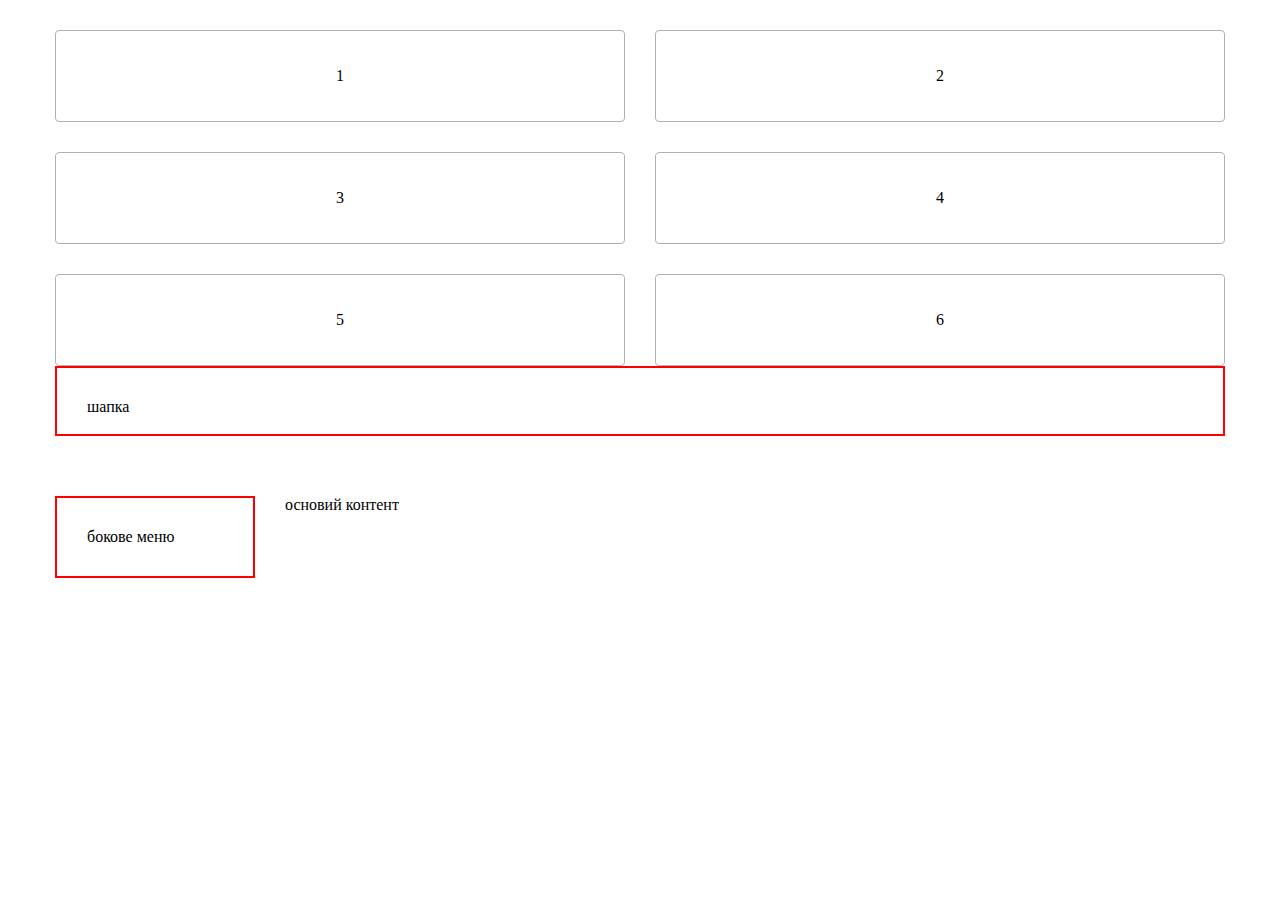
==== index.html @ e047d750 "new" ====
<!DOCTYPE html>
<html lang="en">
  <head>
    <meta charset="UTF-8" />
    <meta name="viewport" content="width=device-width, initial-scale=1.0" />
    <link rel="stylesheet" href="./style.css" />
    <title>GRID</title>
  </head>
  <body>
    <div class="wrapper">
      <div class="content">
        <div class="grid">
          <ul class="grid_body">
            <li class="grid-item">1</li>
            <li class="grid-item">2</li>
            <li class="grid-item">3</li>
            <li class="grid-item">4</li>
            <li class="grid-item">5</li>
            <li class="grid-item">6</li>
          </ul>
        </div>
        <div class="grid-wrapper">
          <header class="grid-header">шапка</header>

          <aside class="grid-side">бокове меню</aside>

          <main class="grid-main">основий контент</main>
        </div>
      </div>
    </div>
  </body>
</html>
---- style.css ----
* {
  margin: 0px;
  padding: 0px;
  box-sizing: border-box;
}

ul {
  list-style: none;
}

.wrapper {
  min-height: 100%;
  max-width: 1200px;
  margin: auto;
  overflow: hidden;
}

.content {
  padding: 30px 15px;
}

.grid_body {
  display: grid;

  /* grid-template-columns: 33.333% 33.333% 33.333%; */

  /* grid-template-columns: 1fr 1fr 1fr */
  /* grid-template-columns: 1fr minmax(200px, 2fr) 1fr; */
  /* grid-template-columns: auto 1fr auto; */
  /* grid-template-columns: fit-content(400px) 1fr auto; */
  grid-template-columns: repeat(
    2,
    1fr
  ); /* cтворення колонок перше числи-кількість колонок,друге число - розмір колонок */

  /* grid-template-rows: 50% 50%; */
  grid-template-rows: repeat(
    3,
    1fr
  ); /* cтворення рядків перше числи-кількість рядків,друге число - розмір рядків */

  gap: 30px;
  /* gap - відступ між елементами сітки */
  /* row-gap: ;
  column-gap: ; */
}

@media screen and (min-width: 768px) {
  .grid-body {
    grid-template-columns: repeat(3, 1fr);
    grid-template-rows: repeat(2, 1fr);
  }
}
@media screen and (min-width: 1200px) {
  .grid-body {
    grid-template-columns: repeat(6, 1fr);
    grid-template-rows: repeat(1, 1fr);
  }
}

.grid-item {
  min-width: 100%;
  height: 92px;

  display: grid;
  justify-content: center;
  align-items: center;

  border: 1px solid #afb1b8;
  border-radius: 4px;
}

.partner {
  font-size: 60px;
  color: #afb1b8;
}
.grid-header,
.grid-side,
.grid-content {
  padding: 30px;
  border: 2px double red;
  margin-bottom: 30px;
}

.grid-wrapper {
  display: grid;
  grid-template-columns: 200px 1fr;
  grid-template-rows: 100px 1fr;

  gap: 30px;

  grid-template-areas:
    "header header"
    "side main";
}

.grid-header {
  grid-area: header;
}
.grid-side {
  grid-area: side;
}
.grid-main {
  grid-area: main;
}
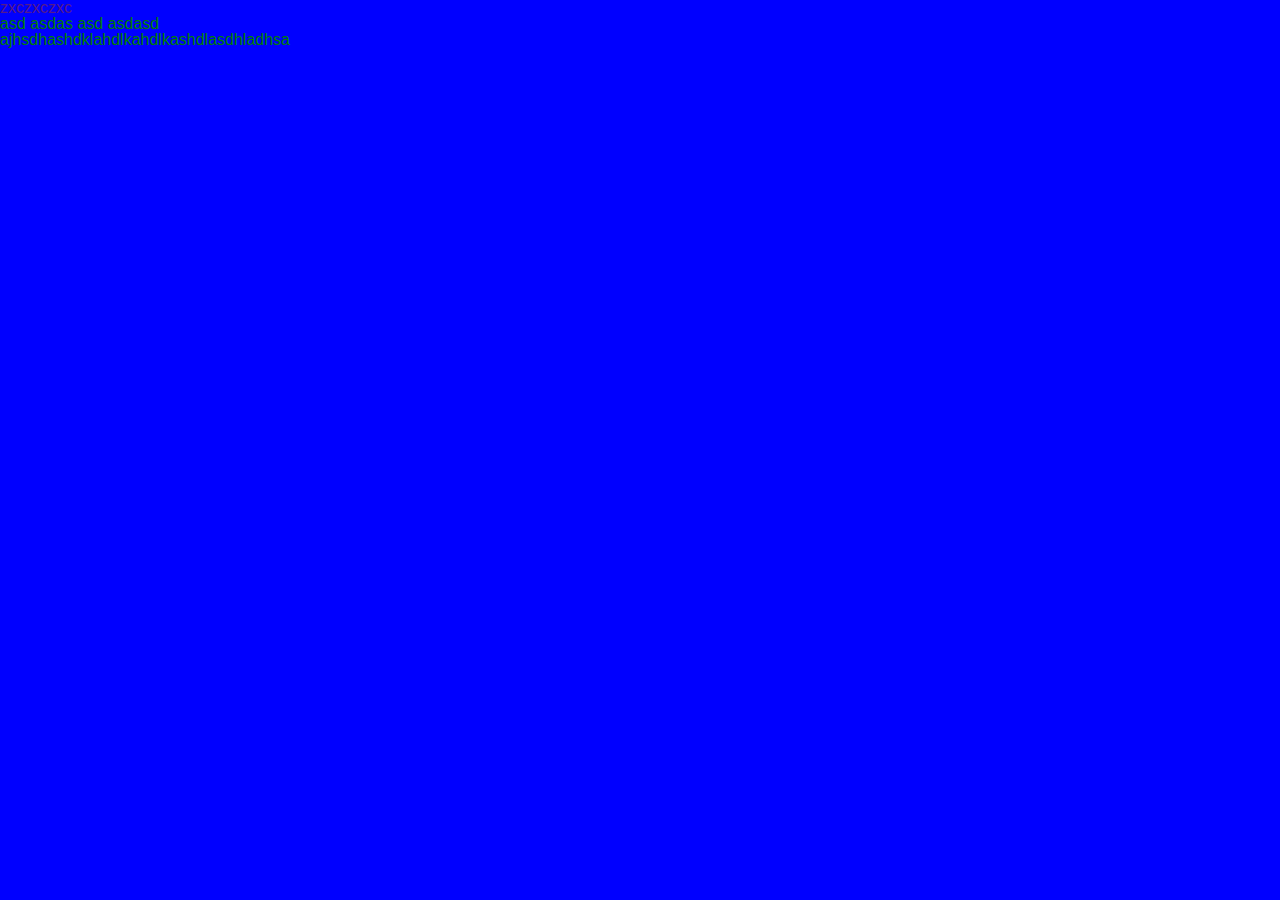
==== commit cbd02521: "new" ====
--- a/index.html
+++ b/index.html
@@ -3,30 +3,22 @@
   <head>
     <meta charset="UTF-8" />
     <meta name="viewport" content="width=device-width, initial-scale=1.0" />
-    <link rel="stylesheet" href="./style.css" />
-    <title>GRID</title>
+    <link rel="stylesheet" href="./css/styles.css" />
+    <title>Document</title>
   </head>
   <body>
-    <div class="wrapper">
-      <div class="content">
-        <div class="grid">
-          <ul class="grid_body">
-            <li class="grid-item">1</li>
-            <li class="grid-item">2</li>
-            <li class="grid-item">3</li>
-            <li class="grid-item">4</li>
-            <li class="grid-item">5</li>
-            <li class="grid-item">6</li>
-          </ul>
-        </div>
-        <div class="grid-wrapper">
-          <header class="grid-header">шапка</header>
+    <a href="" class="a">zxczxczxc</a>
 
-          <aside class="grid-side">бокове меню</aside>
-
-          <main class="grid-main">основий контент</main>
-        </div>
-      </div>
-    </div>
+    <p id="A">
+      asd
+      <span id="B">
+        asdas
+        <span id="C">
+          asd
+          <span>asdasd</span>
+        </span>
+      </span>
+    </p>
+    <div class="content">ajhsdhashdklahdlkahdlkashdlasdhladhsa</div>
   </body>
 </html>
--- a/css/styles.css
+++ b/css/styles.css
@@ -0,0 +1,190 @@
+:root {
+  --color: green;
+  --active: blue;
+}
+
+html,
+body,
+div,
+span,
+applet,
+object,
+iframe,
+h1,
+h2,
+h3,
+h4,
+h5,
+h6,
+p,
+blockquote,
+pre,
+a,
+abbr,
+acronym,
+address,
+big,
+cite,
+code,
+del,
+dfn,
+em,
+img,
+ins,
+kbd,
+q,
+s,
+samp,
+small,
+strike,
+strong,
+sub,
+sup,
+tt,
+var,
+b,
+u,
+i,
+center,
+dl,
+dt,
+dd,
+ol,
+ul,
+li,
+fieldset,
+form,
+label,
+legend,
+table,
+caption,
+tbody,
+tfoot,
+thead,
+tr,
+th,
+td,
+article,
+aside,
+canvas,
+details,
+embed,
+figure,
+figcaption,
+footer,
+header,
+hgroup,
+menu,
+nav,
+output,
+ruby,
+section,
+summary,
+time,
+mark,
+audio,
+video {
+  margin: 0;
+  padding: 0;
+  border: 0;
+  font-size: 100%;
+  font: inherit;
+  vertical-align: baseline;
+}
+
+/* HTML5 display-role reset for older browsers */
+article,
+aside,
+details,
+figcaption,
+figure,
+footer,
+header,
+hgroup,
+menu,
+nav,
+section {
+  display: block;
+}
+
+body {
+  line-height: 1;
+}
+
+ol,
+ul {
+  list-style: none;
+}
+
+blockquote,
+q {
+  quotes: none;
+}
+
+blockquote:before,
+blockquote:after,
+q:before,
+q:after {
+  content: "";
+  content: none;
+}
+
+table {
+  border-collapse: collapse;
+  border-spacing: 0;
+}
+
+* {
+  margin: 0;
+  padding: 0;
+  border: 0;
+  box-sizing: border-box;
+}
+
+ul,
+ol {
+  list-style: none;
+}
+
+a {
+  text-decoration: none;
+}
+
+.visually-hidden {
+  position: absolute;
+  width: 1px;
+  height: 1px;
+  margin: -1px;
+  border: 0;
+  padding: 0;
+  white-space: nowrap;
+  -webkit-clip-path: inset(100%);
+          clip-path: inset(100%);
+  clip: rect(0 0 0 0);
+  overflow: hidden;
+  outline: 0;
+  outline-offset: 0;
+  visibility: hidden;
+  pointer-events: none;
+}
+
+body {
+  font-family: "Franklin Gothic Medium", "Arial Narrow", Arial, sans-serif;
+  background-color: var(--active);
+  color: var(--color);
+}
+
+.container {
+  max-width: 1200px;
+  margin: 0 auto;
+  padding: 0 15px;
+}
+
+.section {
+  padding: 60px 0;
+}
+@media screen and (min-width: 1200px) {
+  .section {
+    padding: 95px 0;
+  }
+}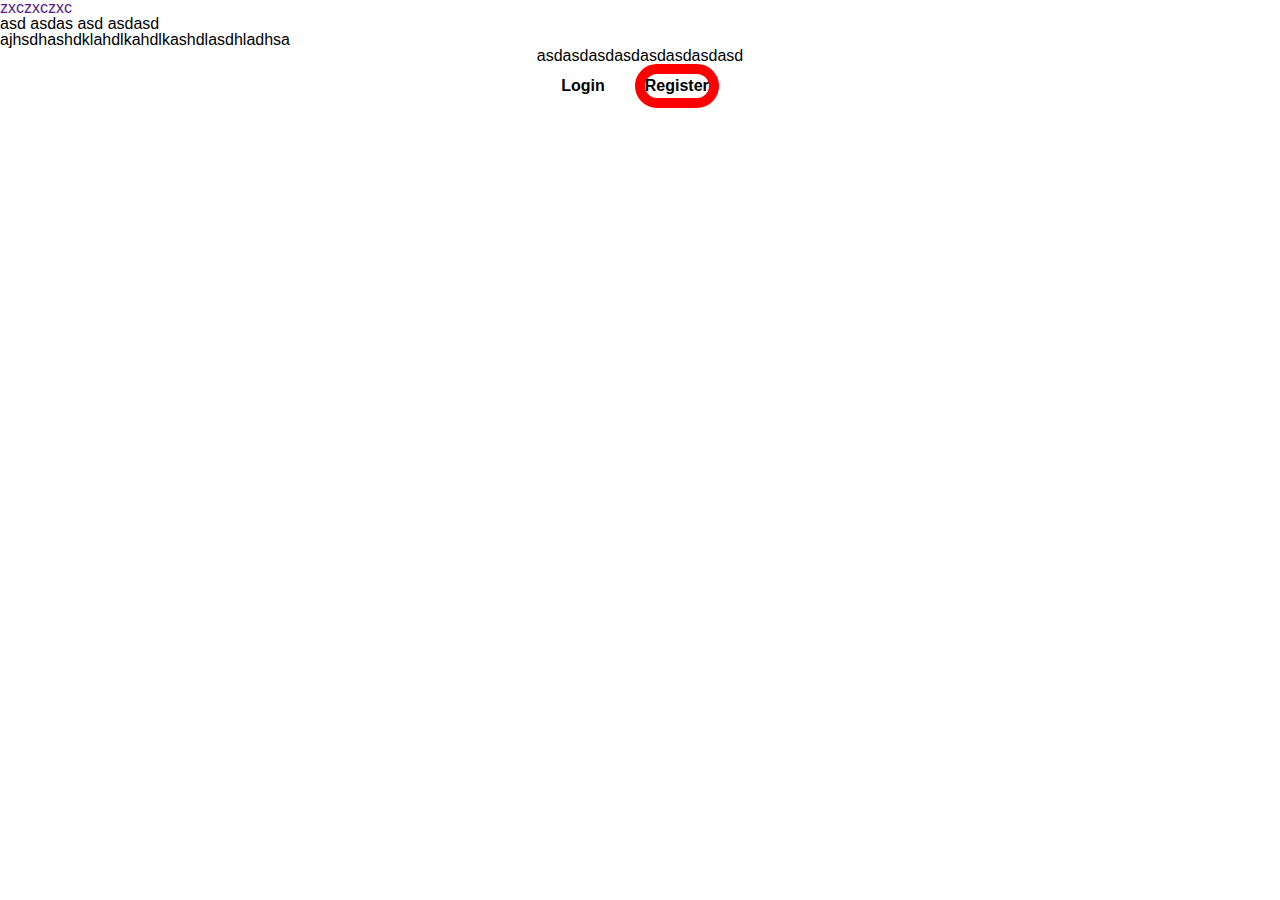
==== commit 69a462c6: "new" ====
--- a/index.html
+++ b/index.html
@@ -20,5 +20,41 @@
       </span>
     </p>
     <div class="content">ajhsdhashdklahdlkahdlkashdlasdhladhsa</div>
+
+    <ul class="centered-elements">
+      <li>
+        <p>asd</p>
+      </li>
+      <li>
+        <p>asd</p>
+      </li>
+      <li>
+        <p>asd</p>
+      </li>
+      <li>
+        <p>asd</p>
+      </li>
+      <li>
+        <p>asd</p>
+      </li>
+      <li>
+        <p>asd</p>
+      </li>
+      <li>
+        <p>asd</p>
+      </li>
+      <li>
+        <p>asd</p>
+      </li>
+    </ul>
+
+    <ul class="list centered-elements">
+      <li>
+        <button class="login">Login</button>
+      </li>
+      <li>
+        <button class="register">Register</button>
+      </li>
+    </ul>
   </body>
 </html>
--- a/css/styles.css
+++ b/css/styles.css
@@ -170,14 +170,43 @@
 
 body {
   font-family: "Franklin Gothic Medium", "Arial Narrow", Arial, sans-serif;
-  background-color: var(--active);
-  color: var(--color);
-}
-
-.container {
-  max-width: 1200px;
-  margin: 0 auto;
-  padding: 0 15px;
+}
+
+.centered-elements {
+  display: flex;
+  justify-content: center;
+  align-items: center;
+}
+
+@media screen and (max-width: 767.99px) {
+  .container {
+    max-width: 420px;
+    margin: 0 auto;
+    padding: 0 15px;
+  }
+}
+@media screen and (min-width: 768px) {
+  .container {
+    max-width: 768px;
+    margin: 0 auto;
+    padding: 0 15px;
+    margin-bottom: 30px;
+    font-size: 16px;
+  }
+}
+@media (min-width: 768px) and (max-width: 1199.99px) {
+  .container {
+    max-width: 768px;
+    margin: 0 auto;
+    padding: 0 15px;
+  }
+}
+@media screen and (min-width: 1200px) {
+  .container {
+    max-width: 1200px;
+    margin: 0 auto;
+    padding: 0 15px;
+  }
 }
 
 .section {
@@ -187,4 +216,30 @@
   .section {
     padding: 95px 0;
   }
+}
+
+.login {
+  background-color: transparent;
+  outline: none;
+  border: none;
+  color: black;
+  font-weight: 900;
+  font-size: 16px;
+  line-height: 24px;
+  border-radius: 0px;
+  padding: 0 auto;
+  margin-right: 30px;
+}
+
+.register {
+  background-color: transparent;
+  outline: none;
+  border: 10px solid red;
+  color: black;
+  font-weight: 900;
+  font-size: 16px;
+  line-height: 24px;
+  border-radius: 25px;
+  padding: 0 auto;
+  padding: auto;
 }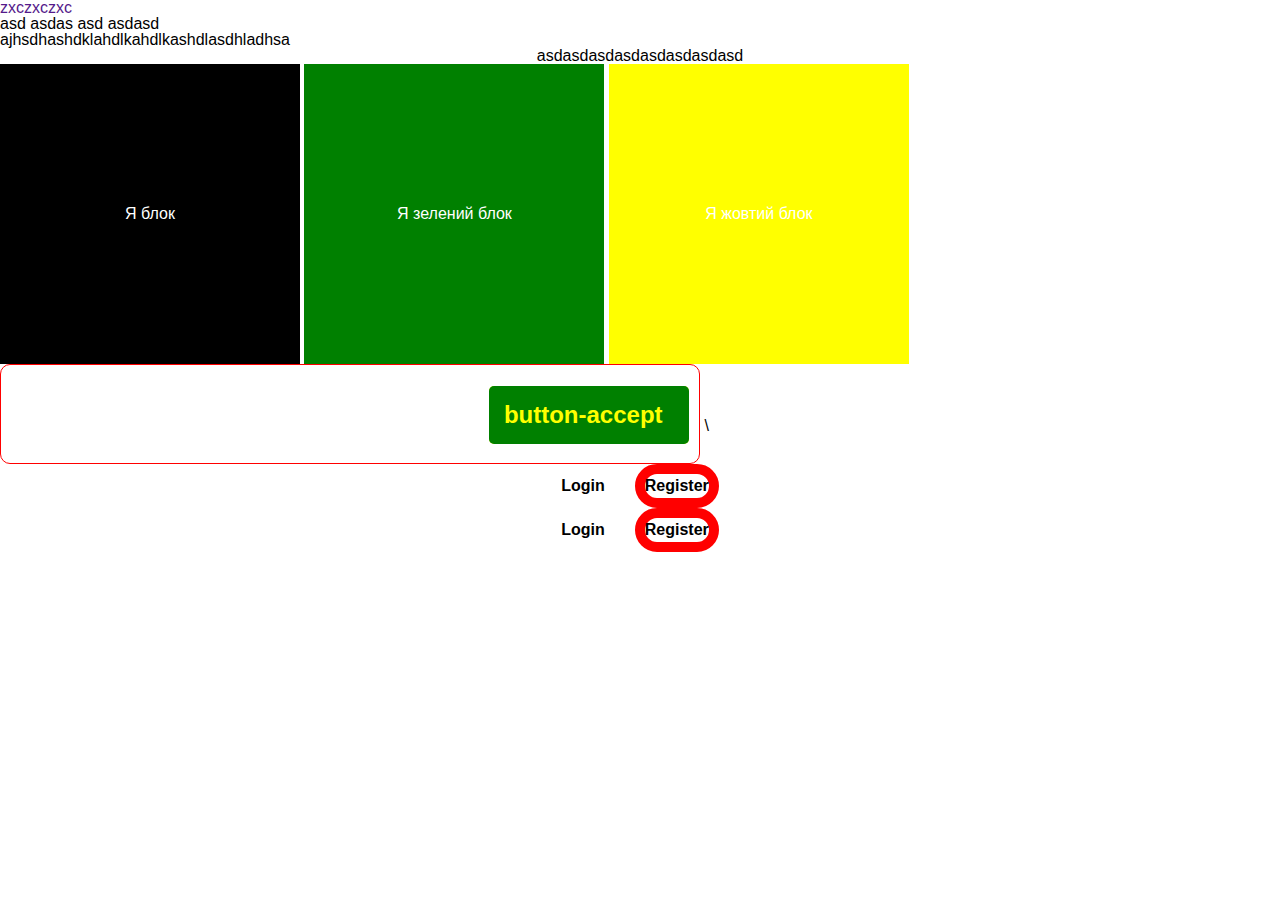
==== commit 8a1884e9: "practice" ====
--- a/index.html
+++ b/index.html
@@ -48,7 +48,28 @@
       </li>
     </ul>
 
+    <button class="block">Я блок</button>
+    <button class="green-block">Я зелений блок</button>
+    <button class="yellow-block">Я жовтий блок</button>
+    <br />
+
+    <span style="position: relative; height: 100px; display: inline-block">
+      <input class="input" type="text" />
+      <button class="button-error">button-error</button>\
+      <button class="button-accept">button-accept</button>
+    </span>
+    <br />
+
     <ul class="list centered-elements">
+      <li>
+        <button class="login">Login</button>
+      </li>
+      <li>
+        <button class="register">Register</button>
+      </li>
+    </ul>
+
+    <ul class="gallery">
       <li>
         <button class="login">Login</button>
       </li>
--- a/css/styles.css
+++ b/css/styles.css
@@ -1,6 +1,13 @@
 :root {
   --color: green;
   --active: blue;
+}
+
+.gallery {
+  display: flex;
+  justify-content: center;
+  align-items: center;
+  flex-wrap: wrap;
 }
 
 html,
@@ -178,6 +185,68 @@
   align-items: center;
 }
 
+.block, .yellow-block, .green-block {
+  width: 300px;
+  height: 300px;
+  background-color: black;
+  color: white;
+  padding: 15px;
+  font-size: 16px;
+  opacity: 1;
+  transform: skew(0deg, 0deg);
+  transition: transform 1s linear, opacity 1s linear;
+}
+.block:hover, .yellow-block:hover, .green-block:hover {
+  opacity: 0.25;
+  transform: skew(13deg, 16deg);
+}
+
+.green-block {
+  background-color: green;
+}
+
+.yellow-block {
+  background-color: yellow;
+}
+
+.input {
+  width: 700px;
+  height: 100px;
+  border-radius: 10px;
+  border: 1px solid red;
+  outline: none;
+  font-size: 50px;
+  padding-left: 15px;
+  position: relative;
+}
+
+.button-accept, .button-error {
+  width: 200px;
+  display: inline-flex;
+  border-radius: 5px;
+  background-color: blue;
+  color: yellow;
+  font-size: 24px;
+  padding: 15px;
+  font-weight: 600;
+  position: absolute;
+  right: 20px;
+  top: 22px;
+}
+
+.button-error {
+  background-color: red;
+}
+@media screen and (min-width: 10px) {
+  .button-error {
+    background-color: yellow;
+  }
+}
+
+.button-accept {
+  background-color: green;
+}
+
 @media screen and (max-width: 767.99px) {
   .container {
     max-width: 420px;
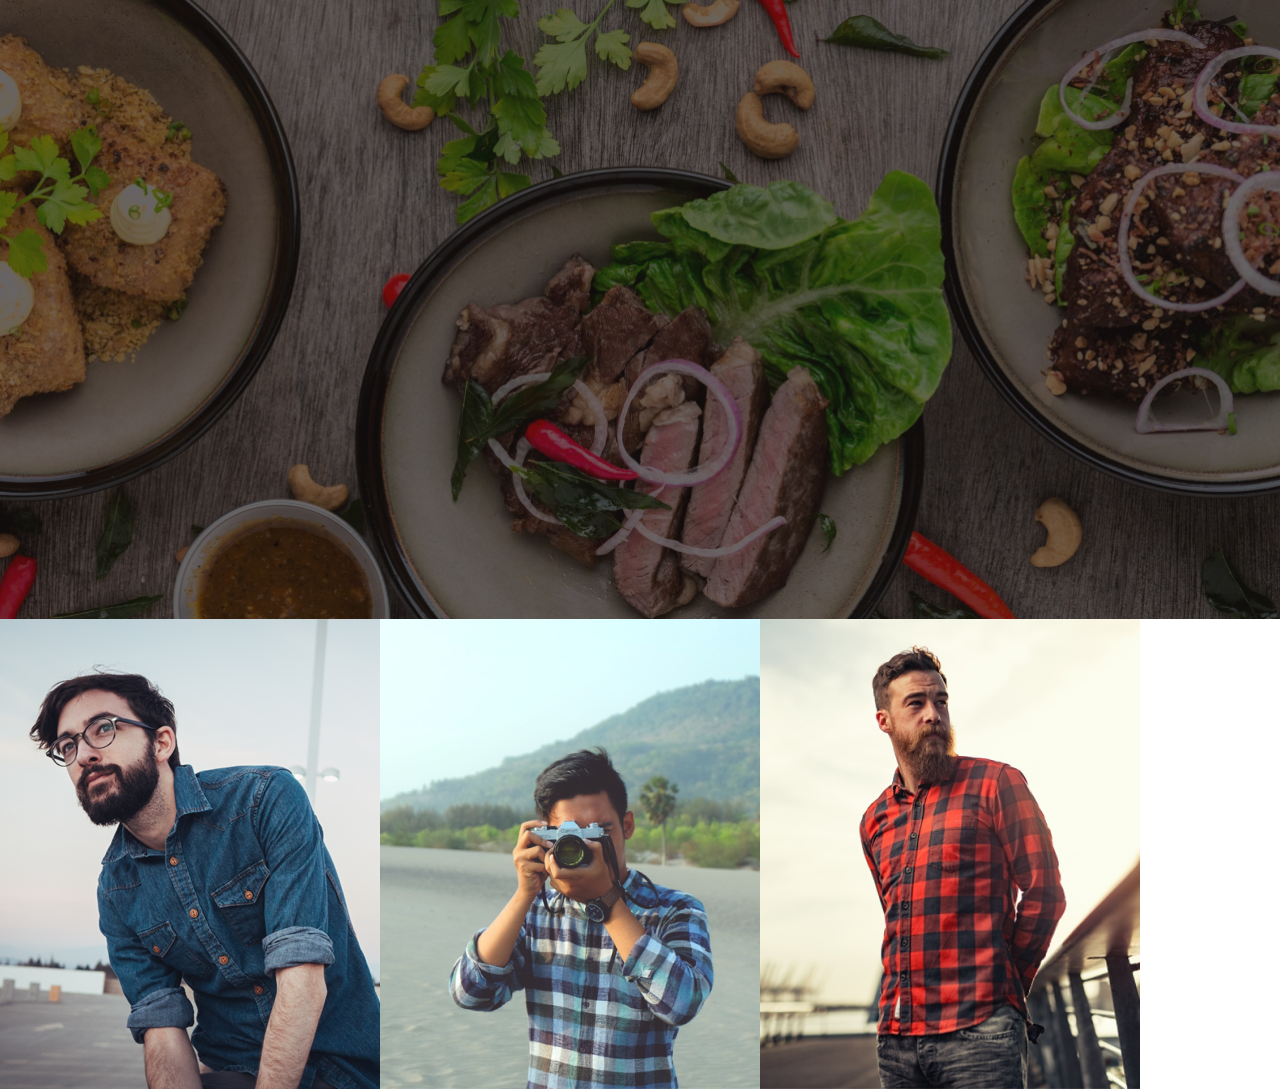
==== commit 453d6516: "Retina" ====
--- a/index.html
+++ b/index.html
@@ -7,75 +7,72 @@
     <title>Document</title>
   </head>
   <body>
-    <a href="" class="a">zxczxczxc</a>
+    <!-- <img
+      src="https://unsplash.it/320/240"
+      alt="Cute puppy"
+      width="320"
+      height="240"
+    /> -->
 
-    <p id="A">
-      asd
-      <span id="B">
-        asdas
-        <span id="C">
-          asd
-          <span>asdasd</span>
-        </span>
-      </span>
-    </p>
-    <div class="content">ajhsdhashdklahdlkahdlkashdlasdhladhsa</div>
+    <!-- x2 -->
+    <!-- <img src="https://unsplash.it/1200/600" alt="Cute puppy" /> -->
 
-    <ul class="centered-elements">
-      <li>
-        <p>asd</p>
-      </li>
-      <li>
-        <p>asd</p>
-      </li>
-      <li>
-        <p>asd</p>
-      </li>
-      <li>
-        <p>asd</p>
-      </li>
-      <li>
-        <p>asd</p>
-      </li>
-      <li>
-        <p>asd</p>
-      </li>
-      <li>
-        <p>asd</p>
-      </li>
-      <li>
-        <p>asd</p>
-      </li>
-    </ul>
+    <!-- x3 -->
+    <!-- <img
+      src="https://unsplash.it/960/720"
+      alt="Cute puppy"
+      width="320"
+      height="240"
+    /> -->
 
-    <button class="block">Я блок</button>
-    <button class="green-block">Я зелений блок</button>
-    <button class="yellow-block">Я жовтий блок</button>
-    <br />
+    <div class="thumb">
+      <!-- <img src="https://unsplash.it/960/480" alt="A random image" /> -->
+      <!-- <img
+        src="https://w.forfun.com/fetch/30/3087586ddd42f6f857ae123768420c55.jpeg"
+        alt=""
+      /> -->
+    </div>
 
-    <span style="position: relative; height: 100px; display: inline-block">
-      <input class="input" type="text" />
-      <button class="button-error">button-error</button>\
-      <button class="button-accept">button-accept</button>
-    </span>
-    <br />
+    <section class="section">
+      <div class="container"></div>
+    </section>
 
-    <ul class="list centered-elements">
-      <li>
-        <button class="login">Login</button>
-      </li>
-      <li>
-        <button class="register">Register</button>
-      </li>
-    </ul>
-
-    <ul class="gallery">
-      <li>
-        <button class="login">Login</button>
-      </li>
-      <li>
-        <button class="register">Register</button>
-      </li>
-    </ul>
+    <section class="section-A">
+      <div class="container-A">
+        <ul style="display: flex">
+          <li>
+            <img
+              srcset="
+                ./assets/imgs/section-A/first-man-1x.png 300w,
+                ./assets/imgs/section-A/first-man-2x.png 700w
+              "
+              sizes="300px, 700px"
+              src="./assets/imgs/section-A/first-man-1x.png"
+              alt="first-man"
+            />
+          </li>
+          <li>
+            <img
+              srcset="
+                ./assets/imgs/section-A/second-man-1x.jpg 1x,
+                ./assets/imgs/section-A/second-man-2x.jpg 2x
+              "
+              src="./assets/imgs/section-A/second-man-1x.jpg"
+              alt="second-man"
+            />
+          </li>
+          <li>
+            <img
+              srcset="
+                ./assets/imgs/section-A/third-man-1x.jpg 1x,
+                ./assets/imgs/section-A/third-man-2x.jpg 2x
+              "
+              src="./assets/imgs/section-A/third-man-1x.jpg"
+              alt="third-man"
+            />
+          </li>
+        </ul>
+      </div>
+    </section>
   </body>
 </html>
--- a/css/styles.css
+++ b/css/styles.css
@@ -1,6 +1,13 @@
 :root {
   --color: green;
   --active: blue;
+}
+
+.centered-elements {
+  display: flex;
+  justify-content: center;
+  align-items: center;
+  border: 1px solid gray;
 }
 
 .gallery {
@@ -8,6 +15,11 @@
   justify-content: center;
   align-items: center;
   flex-wrap: wrap;
+}
+
+.centered-elements {
+  color: brown;
+  font-size: 40px;
 }
 
 html,
@@ -209,6 +221,32 @@
   background-color: yellow;
 }
 
+img {
+  display: block;
+  max-width: 100%;
+  height: auto;
+}
+
+.thumb {
+  max-width: 960px;
+  min-width: 320px;
+  padding: 0 15px;
+  margin: 0 auto;
+}
+
+.section {
+  height: 619px;
+  background-image: url(../../assets/imgs/EATS-1x.jpg);
+  background-repeat: no-repeat;
+  background-position: center;
+  background-size: cover;
+}
+@media (min-device-pixel-ratio: 2), (-webkit-min-device-pixel-ratio: 2), (min-resolution: 192dpi), (min-resolution: 2dppx) {
+  .section {
+    background-image: url(../../assets/imgs/EATS-2x.jpg);
+  }
+}
+
 .input {
   width: 700px;
   height: 100px;
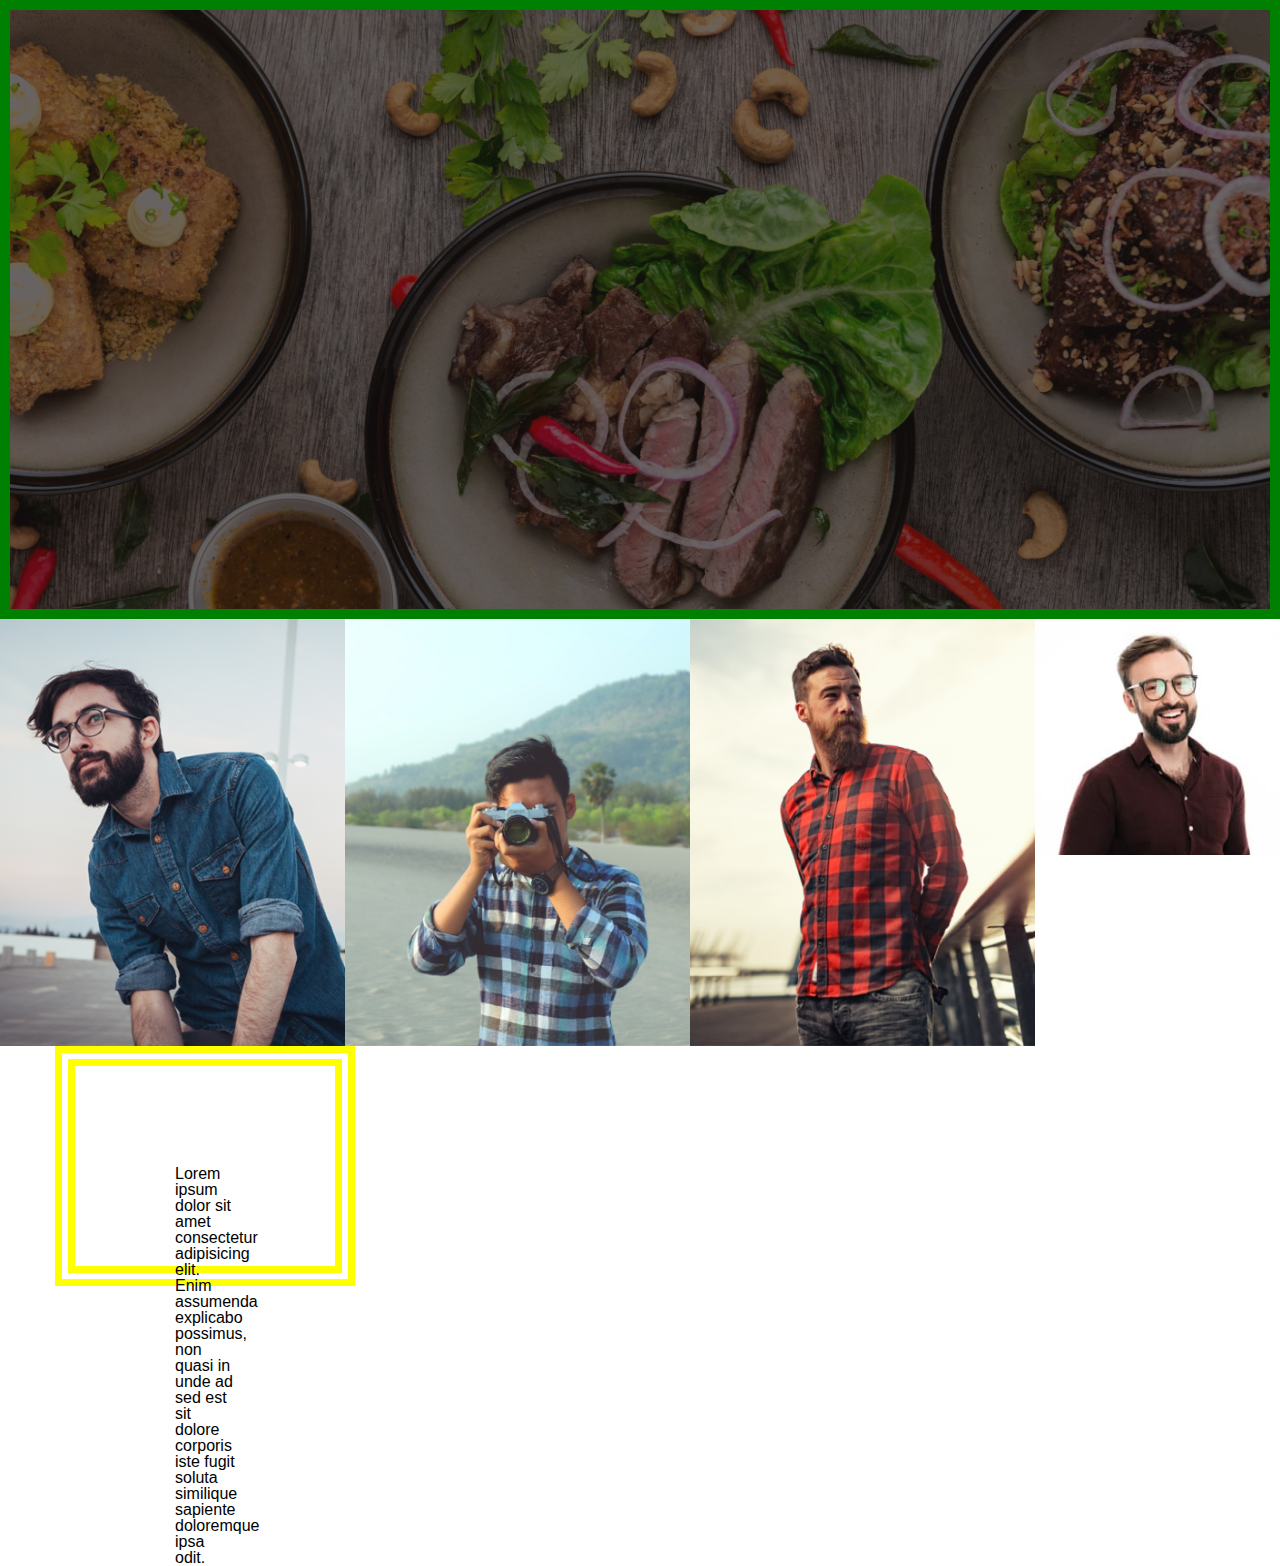
==== commit 11f5bb2d: "picture" ====
--- a/index.html
+++ b/index.html
@@ -71,7 +71,47 @@
               alt="third-man"
             />
           </li>
+
+          <li>
+            <picture>
+              <source
+                srcset="
+                  ./assets/imgs/our-team/First-man-desktop1x.jpg 1x,
+                  ./assets/imgs/our-team/First-man-desktop2x.jpg 2x
+                "
+                media="(min-width:1200px)"
+              />
+              <source
+                srcset="
+                  ./assets/imgs/our-team/First-man-tablet-1x.jpg 1x,
+                  ./assets/imgs/our-team/First-man-tablet-2x.jpg 2x
+                "
+                media="(min-width:768px)"
+              />
+              <source
+                srcset="
+                  ./assets/imgs/our-team/First-man-phone-1x.jpg 1x,
+                  ./assets/imgs/our-team/First-man-phone-2x.jpg 2x
+                "
+                media="(min-width:0px)"
+              />
+              <img
+                src="./assets/imgs/our-team/First-man-phone-1x.jpg"
+                alt="фото співробітника"
+              />
+            </picture>
+          </li>
         </ul>
+      </div>
+    </section>
+
+    <section>
+      <div class="container">
+        <p class="text-ccc">
+          Lorem ipsum dolor sit amet consectetur adipisicing elit. Enim
+          assumenda explicabo possimus, non quasi in unde ad sed est sit dolore
+          corporis iste fugit soluta similique sapiente doloremque ipsa odit.
+        </p>
       </div>
     </section>
   </body>
--- a/css/styles.css
+++ b/css/styles.css
@@ -160,6 +160,19 @@
   box-sizing: border-box;
 }
 
+.text-ccc {
+  width: 300px;
+  height: 200px;
+  padding: 100px;
+  border: 20px double yellow;
+}
+
+.gallery {
+  display: flex;
+  justify-content: center;
+  align-items: center;
+}
+
 ul,
 ol {
   list-style: none;
@@ -234,19 +247,6 @@
   margin: 0 auto;
 }
 
-.section {
-  height: 619px;
-  background-image: url(../../assets/imgs/EATS-1x.jpg);
-  background-repeat: no-repeat;
-  background-position: center;
-  background-size: cover;
-}
-@media (min-device-pixel-ratio: 2), (-webkit-min-device-pixel-ratio: 2), (min-resolution: 192dpi), (min-resolution: 2dppx) {
-  .section {
-    background-image: url(../../assets/imgs/EATS-2x.jpg);
-  }
-}
-
 .input {
   width: 700px;
   height: 100px;
@@ -349,4 +349,23 @@
   border-radius: 25px;
   padding: 0 auto;
   padding: auto;
+}
+
+.section {
+  height: 619px;
+  background-image: url(../../assets/imgs/EATS-1x.jpg);
+  background-repeat: no-repeat;
+  background-position: center;
+  background-size: cover;
+}
+@media (min-device-pixel-ratio: 2), (-webkit-min-device-pixel-ratio: 2), (min-resolution: 192dpi), (min-resolution: 2dppx) {
+  .section {
+    background-image: url(../../assets/imgs/EATS-2x.jpg);
+  }
+}
+
+.section {
+  border-style: solid;
+  border-width: 10px;
+  border-color: green;
 }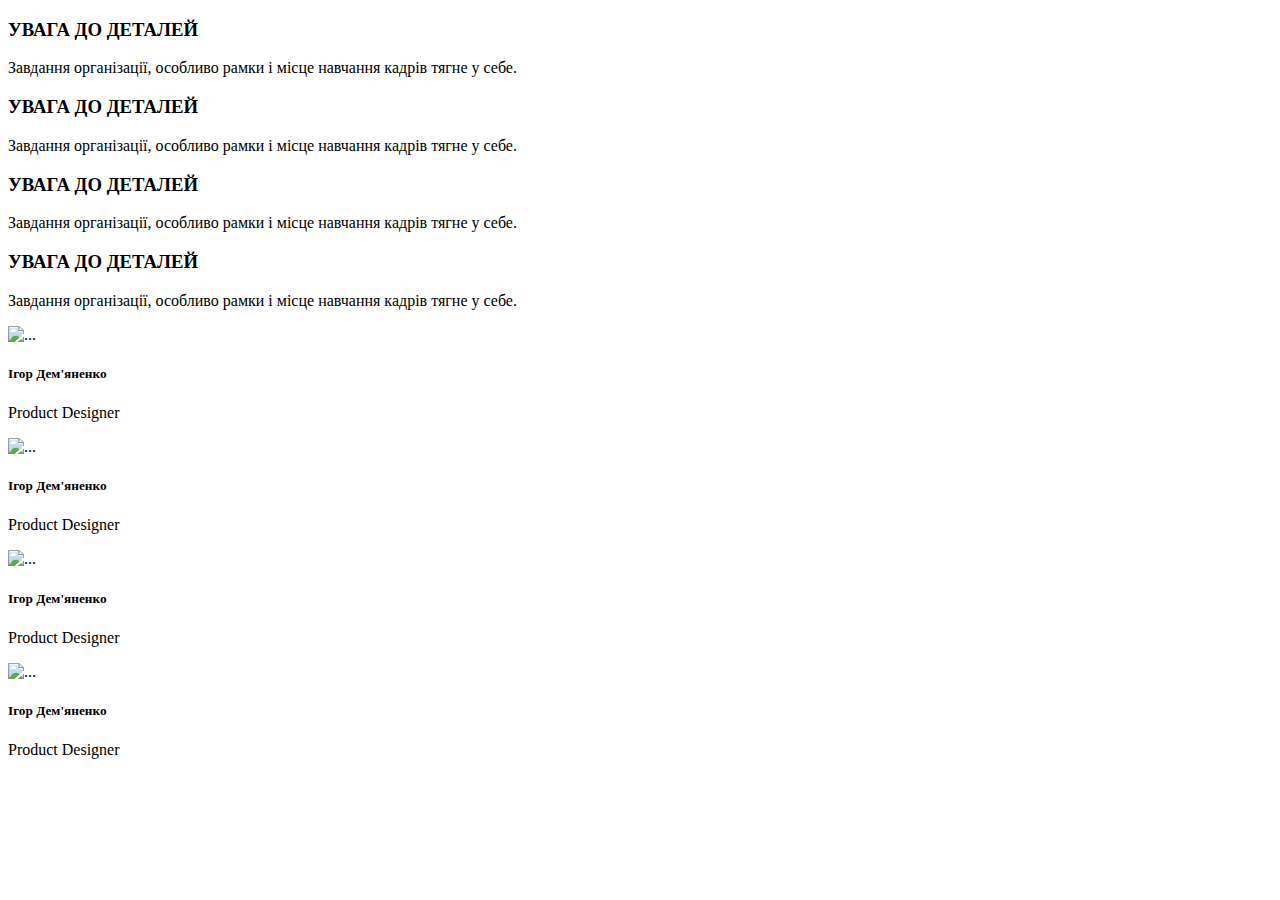
==== commit 3ea803c1: "practice" ====
--- a/index.html
+++ b/index.html
@@ -3,116 +3,107 @@
   <head>
     <meta charset="UTF-8" />
     <meta name="viewport" content="width=device-width, initial-scale=1.0" />
-    <link rel="stylesheet" href="./css/styles.css" />
+    <link
+      href="https://cdn.jsdelivr.net/npm/bootstrap@5.3.1/dist/css/bootstrap.min.css"
+      rel="stylesheet"
+      integrity="sha384-4bw+/aepP/YC94hEpVNVgiZdgIC5+VKNBQNGCHeKRQN+PtmoHDEXuppvnDJzQIu9"
+      crossorigin="anonymous"
+    />
+    <!-- <link rel="stylesheet" href="./css/style.css" /> -->
     <title>Document</title>
   </head>
-  <body>
-    <!-- <img
-      src="https://unsplash.it/320/240"
-      alt="Cute puppy"
-      width="320"
-      height="240"
-    /> -->
+  <body class="">
+    <header></header>
+    <main>
+      <section>
+        <div class="container">
+          <div class="row">
+            <div class="col">
+              <h3>УВАГА ДО ДЕТАЛЕЙ</h3>
+              <p>
+                Завдання організації, особливо рамки і місце навчання кадрів
+                тягне у себе.
+              </p>
+            </div>
+            <div class="col">
+              <h3>УВАГА ДО ДЕТАЛЕЙ</h3>
+              <p>
+                Завдання організації, особливо рамки і місце навчання кадрів
+                тягне у себе.
+              </p>
+            </div>
+            <div class="col">
+              <h3>УВАГА ДО ДЕТАЛЕЙ</h3>
+              <p>
+                Завдання організації, особливо рамки і місце навчання кадрів
+                тягне у себе.
+              </p>
+            </div>
+            <!-- d=display, md,sm,lg,xl,xxl = breakpoint 
+            none,block,flex-value -->
+            <div class="col d-md-block d-sm-block mt-lg-5">
+              <h3>УВАГА ДО ДЕТАЛЕЙ</h3>
+              <p>
+                Завдання організації, особливо рамки і місце навчання кадрів
+                тягне у себе.
+              </p>
+            </div>
+          </div>
+        </div>
+      </section>
+      <section>
+        <div class="container pb-5 pt-5">
+          <div class="row justify-content-center">
+            <div
+              class="card shadow-sm p-3 mb-5 bg-body-tertiary rounded me-4"
+              style="width: 18rem"
+            >
+              <img src="..." class="card-img-top" alt="..." />
+              <div class="card-body me-4 mx-auto text-center">
+                <h5 class="card-title">Ігор Дем'яненко</h5>
+                <p class="card-text">Product Designer</p>
+              </div>
+            </div>
+            <div
+              class="card shadow-sm p-3 mb-5 bg-body-tertiary rounded me-4"
+              style="width: 18rem"
+            >
+              <img src="..." class="card-img-top" alt="..." />
+              <div class="card-body mx-auto text-center">
+                <h5 class="card-title">Ігор Дем'яненко</h5>
+                <p class="card-text">Product Designer</p>
+              </div>
+            </div>
+            <div
+              class="card shadow-sm p-3 mb-5 bg-body-tertiary rounded me-4"
+              style="width: 18rem"
+            >
+              <img src="..." class="card-img-top" alt="..." />
+              <div class="card-body mx-auto text-center">
+                <h5 class="card-title">Ігор Дем'яненко</h5>
+                <p class="card-text">Product Designer</p>
+              </div>
+            </div>
+            <div
+              class="card shadow-sm p-3 mb-5 bg-body-tertiary rounded"
+              style="width: 18rem"
+            >
+              <img src="..." class="card-img-top" alt="..." />
+              <div class="card-body mx-auto text-center">
+                <h5 class="card-title">Ігор Дем'яненко</h5>
+                <p class="card-text">Product Designer</p>
+              </div>
+            </div>
+          </div>
+        </div>
+      </section>
+    </main>
+    <footer></footer>
 
-    <!-- x2 -->
-    <!-- <img src="https://unsplash.it/1200/600" alt="Cute puppy" /> -->
-
-    <!-- x3 -->
-    <!-- <img
-      src="https://unsplash.it/960/720"
-      alt="Cute puppy"
-      width="320"
-      height="240"
-    /> -->
-
-    <div class="thumb">
-      <!-- <img src="https://unsplash.it/960/480" alt="A random image" /> -->
-      <!-- <img
-        src="https://w.forfun.com/fetch/30/3087586ddd42f6f857ae123768420c55.jpeg"
-        alt=""
-      /> -->
-    </div>
-
-    <section class="section">
-      <div class="container"></div>
-    </section>
-
-    <section class="section-A">
-      <div class="container-A">
-        <ul style="display: flex">
-          <li>
-            <img
-              srcset="
-                ./assets/imgs/section-A/first-man-1x.png 300w,
-                ./assets/imgs/section-A/first-man-2x.png 700w
-              "
-              sizes="300px, 700px"
-              src="./assets/imgs/section-A/first-man-1x.png"
-              alt="first-man"
-            />
-          </li>
-          <li>
-            <img
-              srcset="
-                ./assets/imgs/section-A/second-man-1x.jpg 1x,
-                ./assets/imgs/section-A/second-man-2x.jpg 2x
-              "
-              src="./assets/imgs/section-A/second-man-1x.jpg"
-              alt="second-man"
-            />
-          </li>
-          <li>
-            <img
-              srcset="
-                ./assets/imgs/section-A/third-man-1x.jpg 1x,
-                ./assets/imgs/section-A/third-man-2x.jpg 2x
-              "
-              src="./assets/imgs/section-A/third-man-1x.jpg"
-              alt="third-man"
-            />
-          </li>
-
-          <li>
-            <picture>
-              <source
-                srcset="
-                  ./assets/imgs/our-team/First-man-desktop1x.jpg 1x,
-                  ./assets/imgs/our-team/First-man-desktop2x.jpg 2x
-                "
-                media="(min-width:1200px)"
-              />
-              <source
-                srcset="
-                  ./assets/imgs/our-team/First-man-tablet-1x.jpg 1x,
-                  ./assets/imgs/our-team/First-man-tablet-2x.jpg 2x
-                "
-                media="(min-width:768px)"
-              />
-              <source
-                srcset="
-                  ./assets/imgs/our-team/First-man-phone-1x.jpg 1x,
-                  ./assets/imgs/our-team/First-man-phone-2x.jpg 2x
-                "
-                media="(min-width:0px)"
-              />
-              <img
-                src="./assets/imgs/our-team/First-man-phone-1x.jpg"
-                alt="фото співробітника"
-              />
-            </picture>
-          </li>
-        </ul>
-      </div>
-    </section>
-
-    <section>
-      <div class="container">
-        <p class="text-ccc">
-          Lorem ipsum dolor sit amet consectetur adipisicing elit. Enim
-          assumenda explicabo possimus, non quasi in unde ad sed est sit dolore
-          corporis iste fugit soluta similique sapiente doloremque ipsa odit.
-        </p>
-      </div>
-    </section>
+    <script
+      src="https://cdn.jsdelivr.net/npm/bootstrap@5.3.1/dist/js/bootstrap.bundle.min.js"
+      integrity="sha384-HwwvtgBNo3bZJJLYd8oVXjrBZt8cqVSpeBNS5n7C8IVInixGAoxmnlMuBnhbgrkm"
+      crossorigin="anonymous"
+    ></script>
   </body>
 </html>
--- a/css/style.css
+++ b/css/style.css
@@ -0,0 +1,15 @@
+.box {
+  position: fixed;
+  top: 50%;
+  left: 50%;
+  transform: translate(-50%, -50%);
+}
+
+.box {
+  width: 300px;
+  height: 300px;
+  background-color: red;
+}
+.box:hover {
+  background-color: aqua;
+}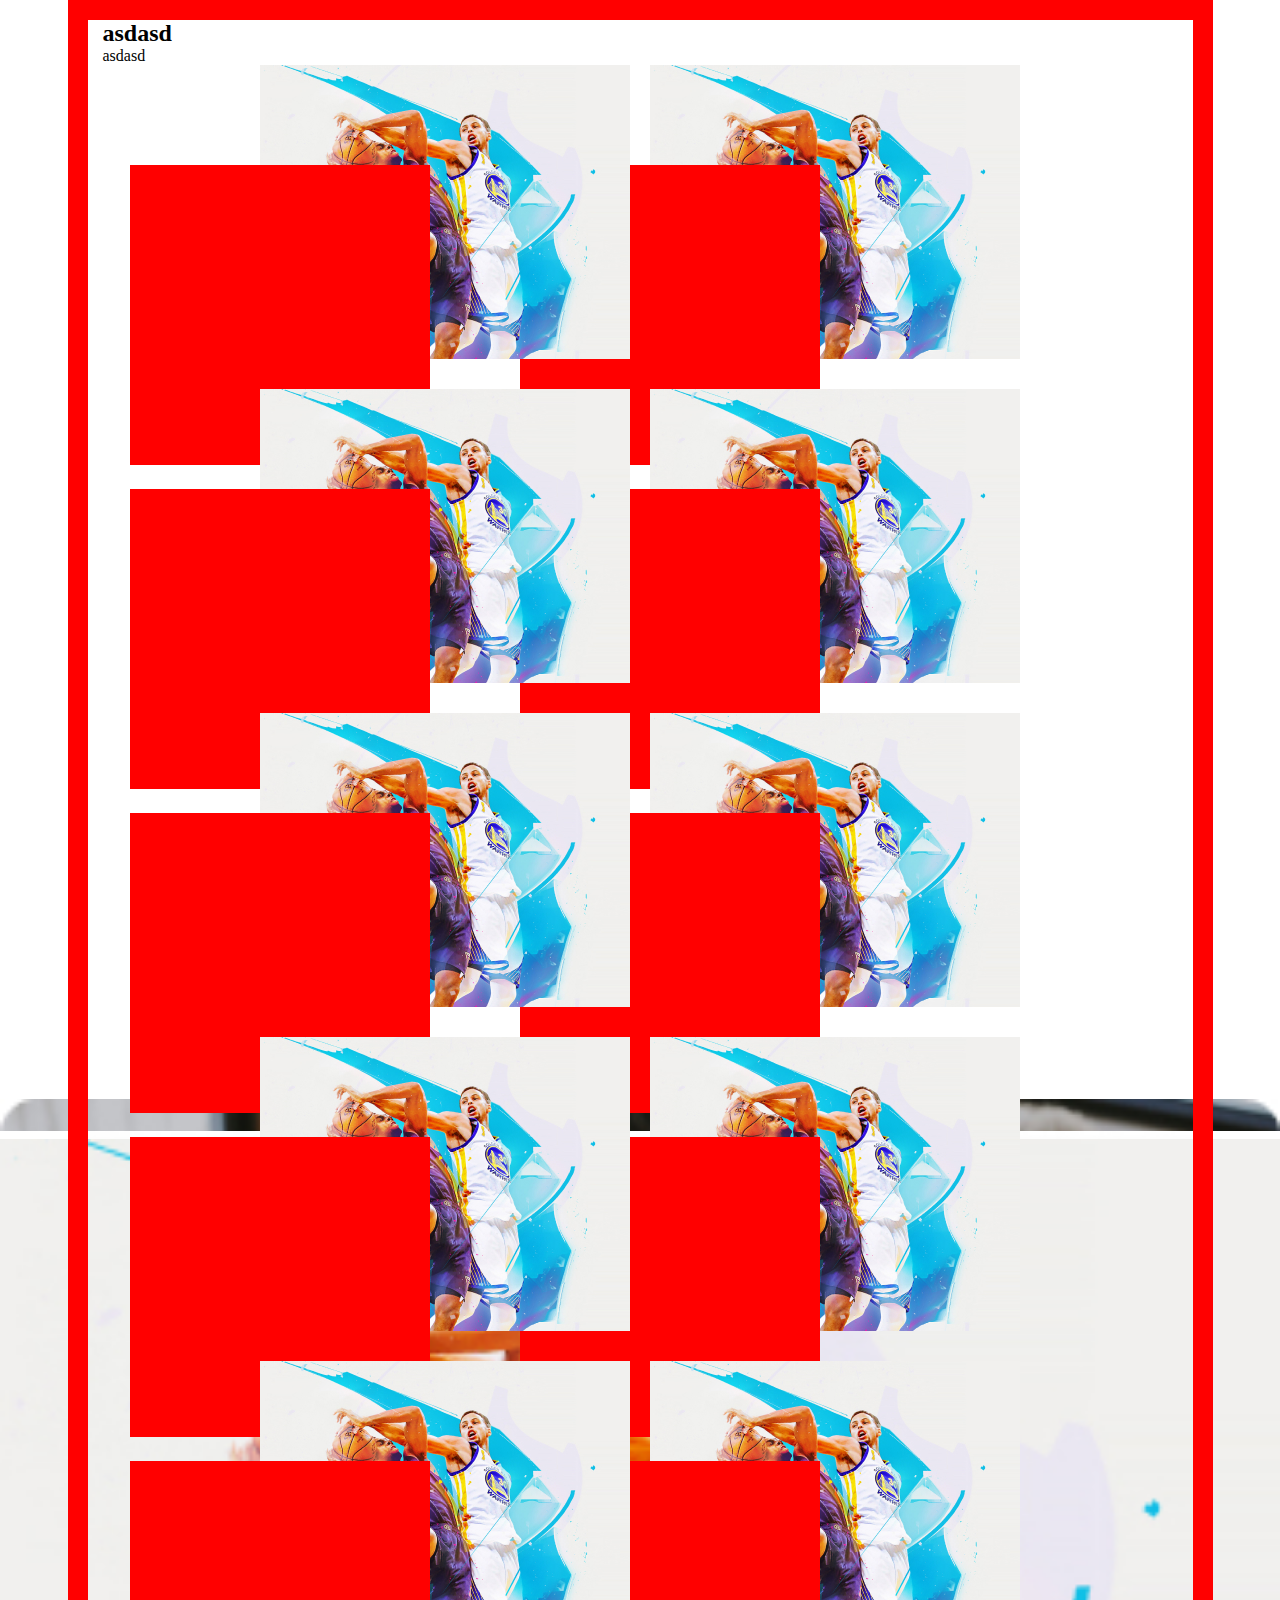
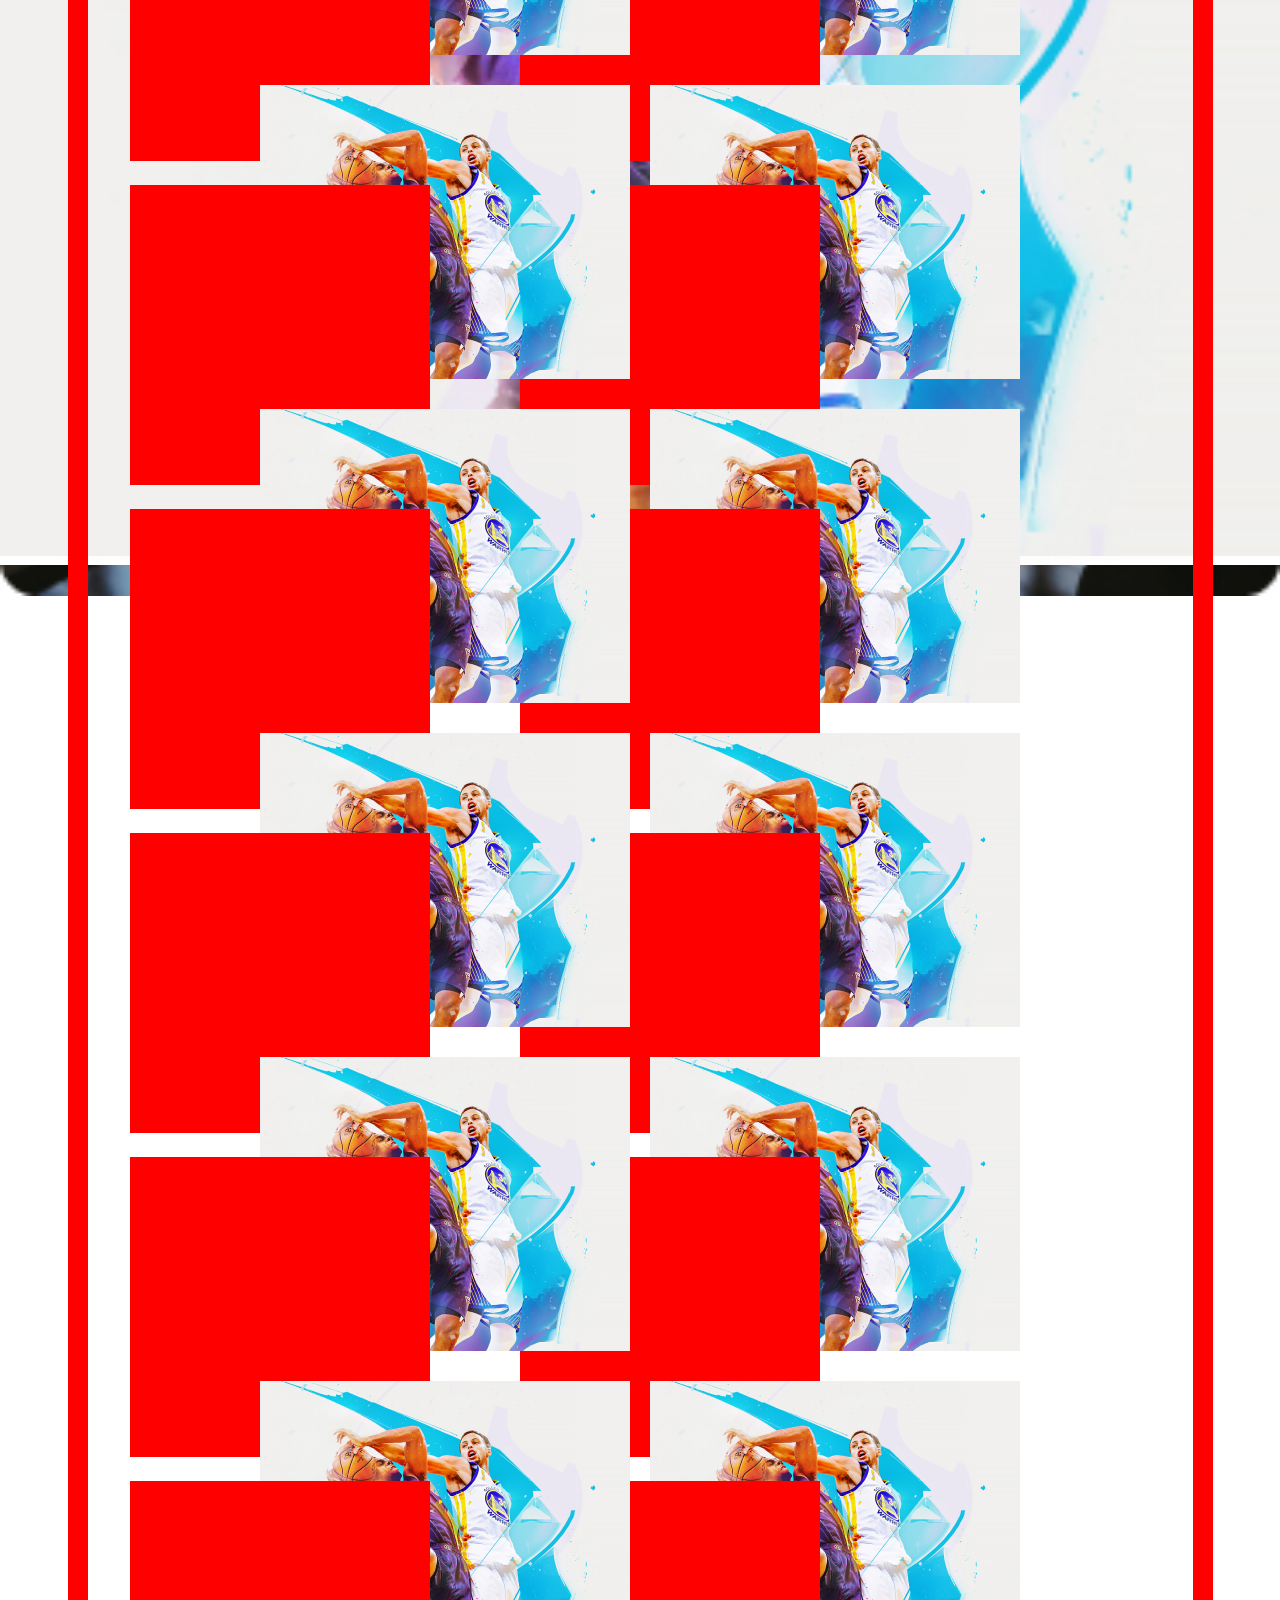
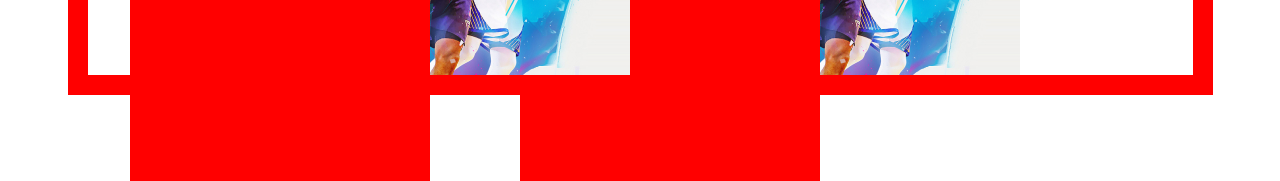
==== commit f1a958ed: "practice" ====
--- a/index.html
+++ b/index.html
@@ -3,107 +3,99 @@
   <head>
     <meta charset="UTF-8" />
     <meta name="viewport" content="width=device-width, initial-scale=1.0" />
-    <link
-      href="https://cdn.jsdelivr.net/npm/bootstrap@5.3.1/dist/css/bootstrap.min.css"
-      rel="stylesheet"
-      integrity="sha384-4bw+/aepP/YC94hEpVNVgiZdgIC5+VKNBQNGCHeKRQN+PtmoHDEXuppvnDJzQIu9"
-      crossorigin="anonymous"
-    />
-    <!-- <link rel="stylesheet" href="./css/style.css" /> -->
+    <link rel="stylesheet" href="style.css" />
     <title>Document</title>
   </head>
-  <body class="">
-    <header></header>
+  <body>
     <main>
-      <section>
+      <section class="img">
         <div class="container">
-          <div class="row">
-            <div class="col">
-              <h3>УВАГА ДО ДЕТАЛЕЙ</h3>
-              <p>
-                Завдання організації, особливо рамки і місце навчання кадрів
-                тягне у себе.
-              </p>
-            </div>
-            <div class="col">
-              <h3>УВАГА ДО ДЕТАЛЕЙ</h3>
-              <p>
-                Завдання організації, особливо рамки і місце навчання кадрів
-                тягне у себе.
-              </p>
-            </div>
-            <div class="col">
-              <h3>УВАГА ДО ДЕТАЛЕЙ</h3>
-              <p>
-                Завдання організації, особливо рамки і місце навчання кадрів
-                тягне у себе.
-              </p>
-            </div>
-            <!-- d=display, md,sm,lg,xl,xxl = breakpoint 
-            none,block,flex-value -->
-            <div class="col d-md-block d-sm-block mt-lg-5">
-              <h3>УВАГА ДО ДЕТАЛЕЙ</h3>
-              <p>
-                Завдання організації, особливо рамки і місце навчання кадрів
-                тягне у себе.
-              </p>
-            </div>
-          </div>
-        </div>
-      </section>
-      <section>
-        <div class="container pb-5 pt-5">
-          <div class="row justify-content-center">
-            <div
-              class="card shadow-sm p-3 mb-5 bg-body-tertiary rounded me-4"
-              style="width: 18rem"
-            >
-              <img src="..." class="card-img-top" alt="..." />
-              <div class="card-body me-4 mx-auto text-center">
-                <h5 class="card-title">Ігор Дем'яненко</h5>
-                <p class="card-text">Product Designer</p>
-              </div>
-            </div>
-            <div
-              class="card shadow-sm p-3 mb-5 bg-body-tertiary rounded me-4"
-              style="width: 18rem"
-            >
-              <img src="..." class="card-img-top" alt="..." />
-              <div class="card-body mx-auto text-center">
-                <h5 class="card-title">Ігор Дем'яненко</h5>
-                <p class="card-text">Product Designer</p>
-              </div>
-            </div>
-            <div
-              class="card shadow-sm p-3 mb-5 bg-body-tertiary rounded me-4"
-              style="width: 18rem"
-            >
-              <img src="..." class="card-img-top" alt="..." />
-              <div class="card-body mx-auto text-center">
-                <h5 class="card-title">Ігор Дем'яненко</h5>
-                <p class="card-text">Product Designer</p>
-              </div>
-            </div>
-            <div
-              class="card shadow-sm p-3 mb-5 bg-body-tertiary rounded"
-              style="width: 18rem"
-            >
-              <img src="..." class="card-img-top" alt="..." />
-              <div class="card-body mx-auto text-center">
-                <h5 class="card-title">Ігор Дем'яненко</h5>
-                <p class="card-text">Product Designer</p>
-              </div>
-            </div>
-          </div>
+          <h2>asdasd</h2>
+          <p>asdasd</p>
+          <ul class="list">
+            <li class="list-item">
+              <img src="./bask.jpg" alt="" class="item-image" />
+              <p class="description"></p>
+            </li>
+            <li class="list-item">
+              <img src="./bask.jpg" alt="" class="item-image" />
+              <p class="description"></p>
+            </li>
+            <li class="list-item">
+              <img src="./bask.jpg" alt="" class="item-image" />
+              <p class="description"></p>
+            </li>
+            <li class="list-item">
+              <img src="./bask.jpg" alt="" class="item-image" />
+              <p class="description"></p>
+            </li>
+            <li class="list-item">
+              <img src="./bask.jpg" alt="" class="item-image" />
+              <p class="description"></p>
+            </li>
+            <li class="list-item">
+              <img src="./bask.jpg" alt="" class="item-image" />
+              <p class="description"></p>
+            </li>
+            <li class="list-item">
+              <img src="./bask.jpg" alt="" class="item-image" />
+              <p class="description"></p>
+            </li>
+            <li class="list-item">
+              <img src="./bask.jpg" alt="" class="item-image" />
+              <p class="description"></p>
+            </li>
+            <li class="list-item">
+              <img src="./bask.jpg" alt="" class="item-image" />
+              <p class="description"></p>
+            </li>
+            <li class="list-item">
+              <img src="./bask.jpg" alt="" class="item-image" />
+              <p class="description"></p>
+            </li>
+            <li class="list-item">
+              <img src="./bask.jpg" alt="" class="item-image" />
+              <p class="description"></p>
+            </li>
+            <li class="list-item">
+              <img src="./bask.jpg" alt="" class="item-image" />
+              <p class="description"></p>
+            </li>
+            <li class="list-item">
+              <img src="./bask.jpg" alt="" class="item-image" />
+              <p class="description"></p>
+            </li>
+            <li class="list-item">
+              <img src="./bask.jpg" alt="" class="item-image" />
+              <p class="description"></p>
+            </li>
+            <li class="list-item">
+              <img src="./bask.jpg" alt="" class="item-image" />
+              <p class="description"></p>
+            </li>
+            <li class="list-item">
+              <img src="./bask.jpg" alt="" class="item-image" />
+              <p class="description"></p>
+            </li>
+            <li class="list-item">
+              <img src="./bask.jpg" alt="" class="item-image" />
+              <p class="description"></p>
+            </li>
+            <li class="list-item">
+              <img src="./bask.jpg" alt="" class="item-image" />
+              <p class="description"></p>
+            </li>
+            <li class="list-item">
+              <img src="./bask.jpg" alt="" class="item-image" />
+              <p class="description"></p>
+            </li>
+            <li class="list-item">
+              <img src="./bask.jpg" alt="" class="item-image" />
+              <p class="description"></p>
+            </li>
+          </ul>
         </div>
       </section>
     </main>
-    <footer></footer>
-
-    <script
-      src="https://cdn.jsdelivr.net/npm/bootstrap@5.3.1/dist/js/bootstrap.bundle.min.js"
-      integrity="sha384-HwwvtgBNo3bZJJLYd8oVXjrBZt8cqVSpeBNS5n7C8IVInixGAoxmnlMuBnhbgrkm"
-      crossorigin="anonymous"
-    ></script>
   </body>
 </html>
--- a/style.css
+++ b/style.css
@@ -0,0 +1,65 @@
+* {
+  margin: 0;
+  padding: 0;
+  border: 0;
+  box-sizing: border-box;
+}
+
+ul,
+ol {
+  list-style: none;
+}
+
+a {
+  text-decoration: none;
+}
+
+img {
+  display: block;
+  width: 100%;
+  height: auto;
+}
+
+.container {
+  width: 1145px;
+  padding: 0 15px;
+  border: 20px solid red;
+  margin: 0 auto;
+}
+
+.list {
+  display: flex;
+  flex-wrap: wrap;
+  flex-direction: row-reverse;
+  align-items: center;
+  align-content: center;
+  justify-content: center;
+
+  gap: 30px 20px;
+}
+
+.list-item {
+  position: relative;
+}
+
+.list-item::before {
+  content: "";
+  display: block;
+
+  width: 300px;
+  height: 300px;
+
+  background-color: red;
+
+  position: absolute;
+  right: 200px;
+  top: 100px;
+}
+
+.img {
+  background-image: url(./bask.jpg), url(./rec.jpg), url(./rec2.jpg),
+    url(./Bitmap.jpg);
+  background-size: contain, contain, contain;
+  background-repeat: no-repeat, no-repeat, no-repeat;
+  background-position: center, left, right;
+}
